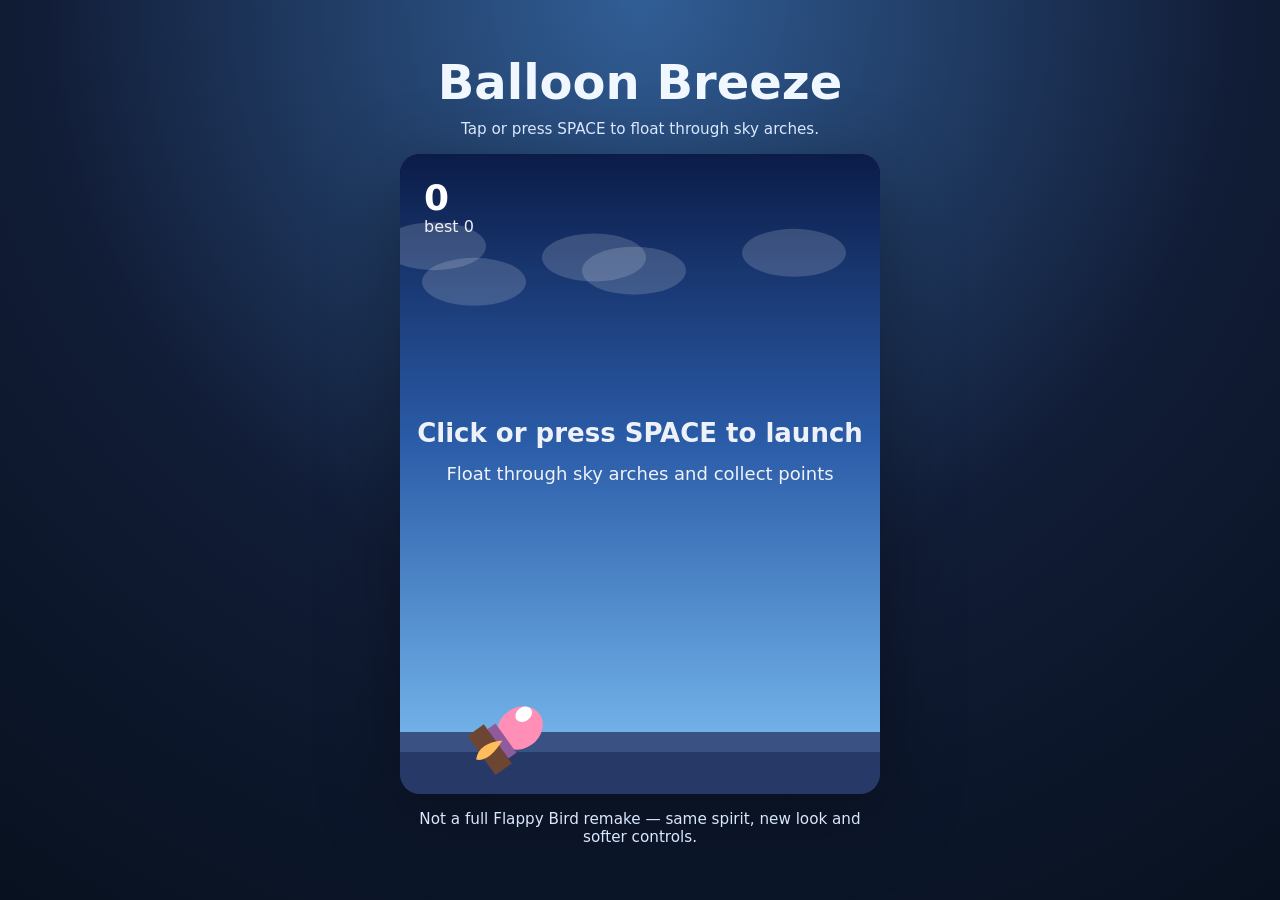
==== index.html @ 7d8bcccf "coding flappy bird remake" ====
<!DOCTYPE html>
<html lang="en">
<head>
  <meta charset="UTF-8">
  <meta name="viewport" content="width=device-width, initial-scale=1.0">
  <title>Balloon Breeze</title>
  <link rel="stylesheet" href="style.css">
</head>
<body>
  <div class="game-shell">
    <header>
      <h1>Balloon Breeze</h1>
      <p>Tap or press SPACE to float through sky arches.</p>
    </header>
    <canvas id="gameCanvas" width="480" height="640"></canvas>
    <footer>
      <p>Not a full Flappy Bird remake — same spirit, new look and softer controls.</p>
    </footer>
  </div>
  <script src="game.js"></script>
</body>
</html>
---- style.css ----
* {
  box-sizing: border-box;
}

body {
  margin: 0;
  min-height: 100vh;
  display: flex;
  align-items: center;
  justify-content: center;
  background: radial-gradient(circle at top, #315e96 0%, #111c36 55%, #07111f 100%);
  color: #f1f7ff;
  font-family: Inter, system-ui, -apple-system, BlinkMacSystemFont, sans-serif;
}

.game-shell {
  text-align: center;
  width: 100%;
  max-width: 520px;
  padding: 16px;
}

header h1 {
  margin: 0;
  font-size: clamp(2rem, 4vw, 3rem);
}

header p,
footer p {
  margin: 10px 0 0;
  font-size: 0.95rem;
  color: #d9e7ff;
}

canvas {
  width: 100%;
  max-width: 480px;
  height: auto;
  border-radius: 20px;
  box-shadow: 0 20px 80px rgba(0, 0, 0, 0.35);
  background: #0b1741;
  display: block;
  margin: 16px auto;
}

footer {
  margin-top: 8px;
}
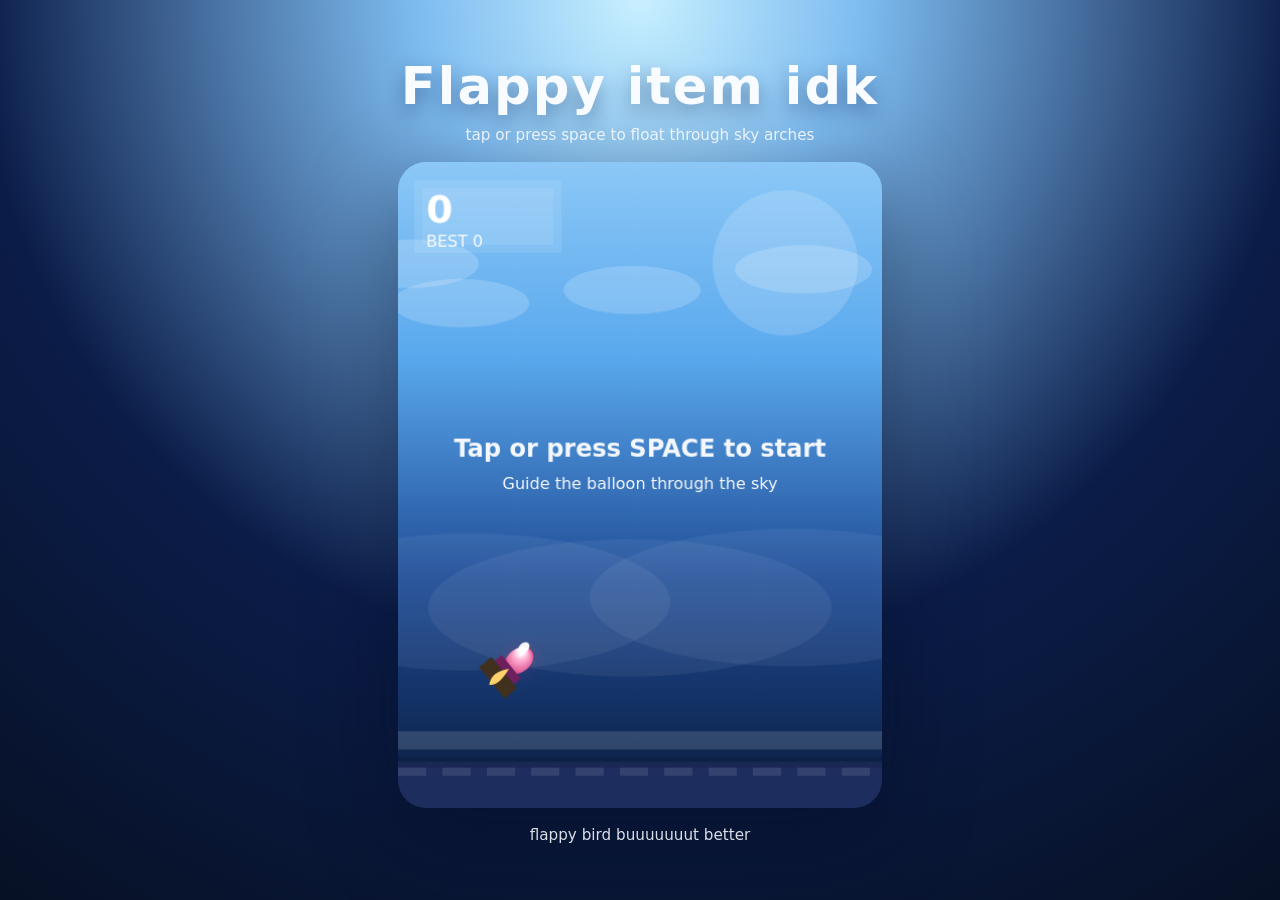
==== commit 54c8fce5: "added obstacles" ====
--- a/index.html
+++ b/index.html
@@ -3,18 +3,18 @@
 <head>
   <meta charset="UTF-8">
   <meta name="viewport" content="width=device-width, initial-scale=1.0">
-  <title>Balloon Breeze</title>
+  <title>Flappy item idk</title>
   <link rel="stylesheet" href="style.css">
 </head>
 <body>
   <div class="game-shell">
     <header>
-      <h1>Balloon Breeze</h1>
-      <p>Tap or press SPACE to float through sky arches.</p>
+      <h1>Flappy item idk</h1>
+      <p>tap or press space to float through sky arches</p>
     </header>
     <canvas id="gameCanvas" width="480" height="640"></canvas>
     <footer>
-      <p>Not a full Flappy Bird remake — same spirit, new look and softer controls.</p>
+      <p>flappy bird buuuuuuut better</p>
     </footer>
   </div>
   <script src="game.js"></script>
--- a/style.css
+++ b/style.css
@@ -8,8 +8,8 @@
   display: flex;
   align-items: center;
   justify-content: center;
-  background: radial-gradient(circle at top, #315e96 0%, #111c36 55%, #07111f 100%);
-  color: #f1f7ff;
+  background: radial-gradient(circle at top, #c8f0ff 0%, #7ebcf0 20%, #0b1c48 60%, #071125 100%);
+  color: #f8fbff;
   font-family: Inter, system-ui, -apple-system, BlinkMacSystemFont, sans-serif;
 }
 
@@ -17,30 +17,32 @@
   text-align: center;
   width: 100%;
   max-width: 520px;
-  padding: 16px;
+  padding: 18px;
 }
 
 header h1 {
   margin: 0;
-  font-size: clamp(2rem, 4vw, 3rem);
+  font-size: clamp(2.2rem, 4vw, 3.4rem);
+  letter-spacing: 0.04em;
+  text-shadow: 0 8px 20px rgba(13, 31, 77, 0.4);
 }
 
 header p,
 footer p {
   margin: 10px 0 0;
   font-size: 0.95rem;
-  color: #d9e7ff;
+  color: rgba(248, 251, 255, 0.88);
 }
 
 canvas {
   width: 100%;
-  max-width: 480px;
+  max-width: 520px;
   height: auto;
-  border-radius: 20px;
-  box-shadow: 0 20px 80px rgba(0, 0, 0, 0.35);
-  background: #0b1741;
+  border-radius: 28px;
+  box-shadow: 0 24px 90px rgba(4, 12, 33, 0.45);
+  background: linear-gradient(180deg, rgba(255,255,255,0.04) 0%, rgba(255,255,255,0.02) 100%);
   display: block;
-  margin: 16px auto;
+  margin: 18px auto;
 }
 
 footer {
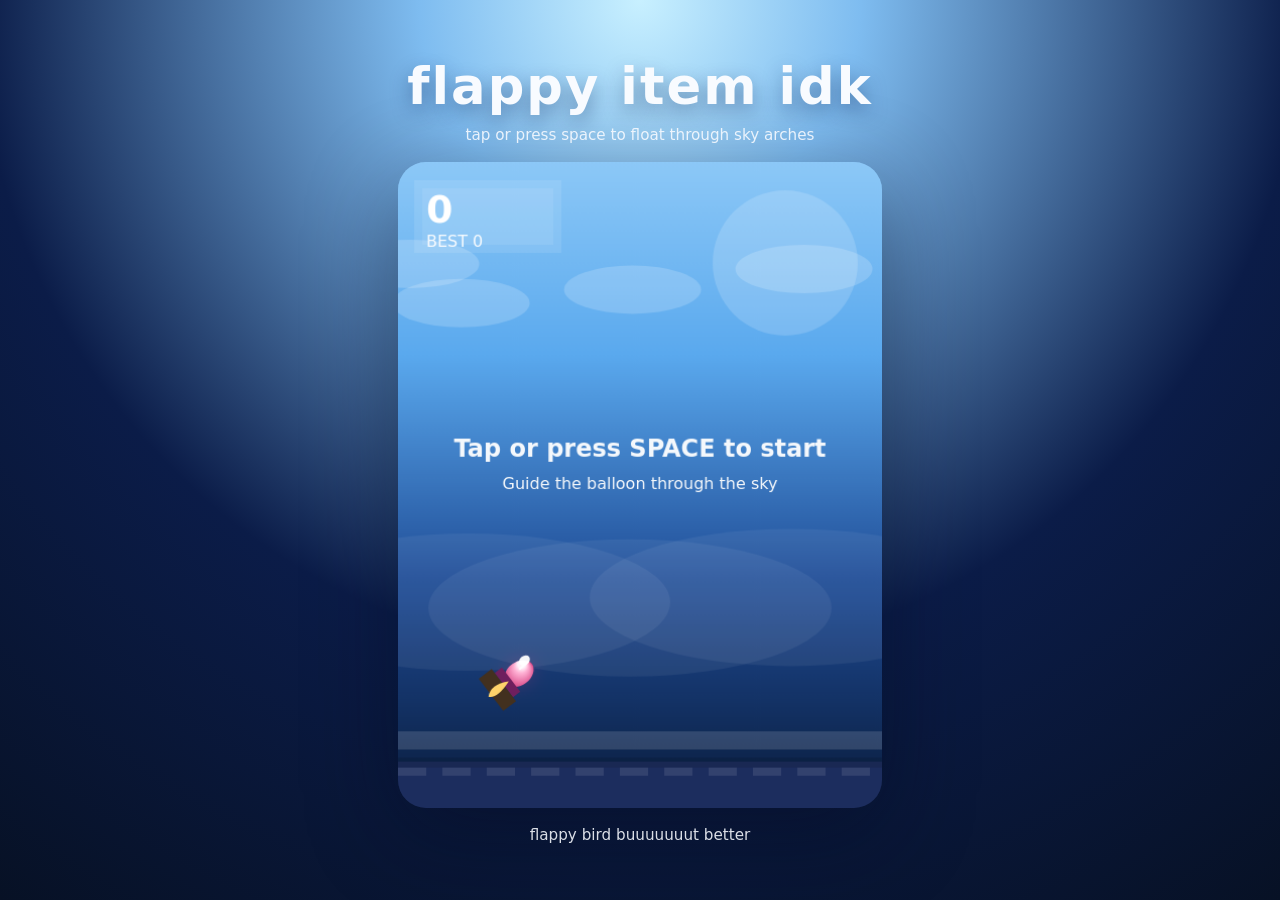
==== commit 859a2415: "added titles fah" ====
--- a/index.html
+++ b/index.html
@@ -3,13 +3,13 @@
 <head>
   <meta charset="UTF-8">
   <meta name="viewport" content="width=device-width, initial-scale=1.0">
-  <title>Flappy item idk</title>
+  <title>flappy item idk</title>
   <link rel="stylesheet" href="style.css">
 </head>
 <body>
   <div class="game-shell">
     <header>
-      <h1>Flappy item idk</h1>
+      <h1>flappy item idk</h1>
       <p>tap or press space to float through sky arches</p>
     </header>
     <canvas id="gameCanvas" width="480" height="640"></canvas>
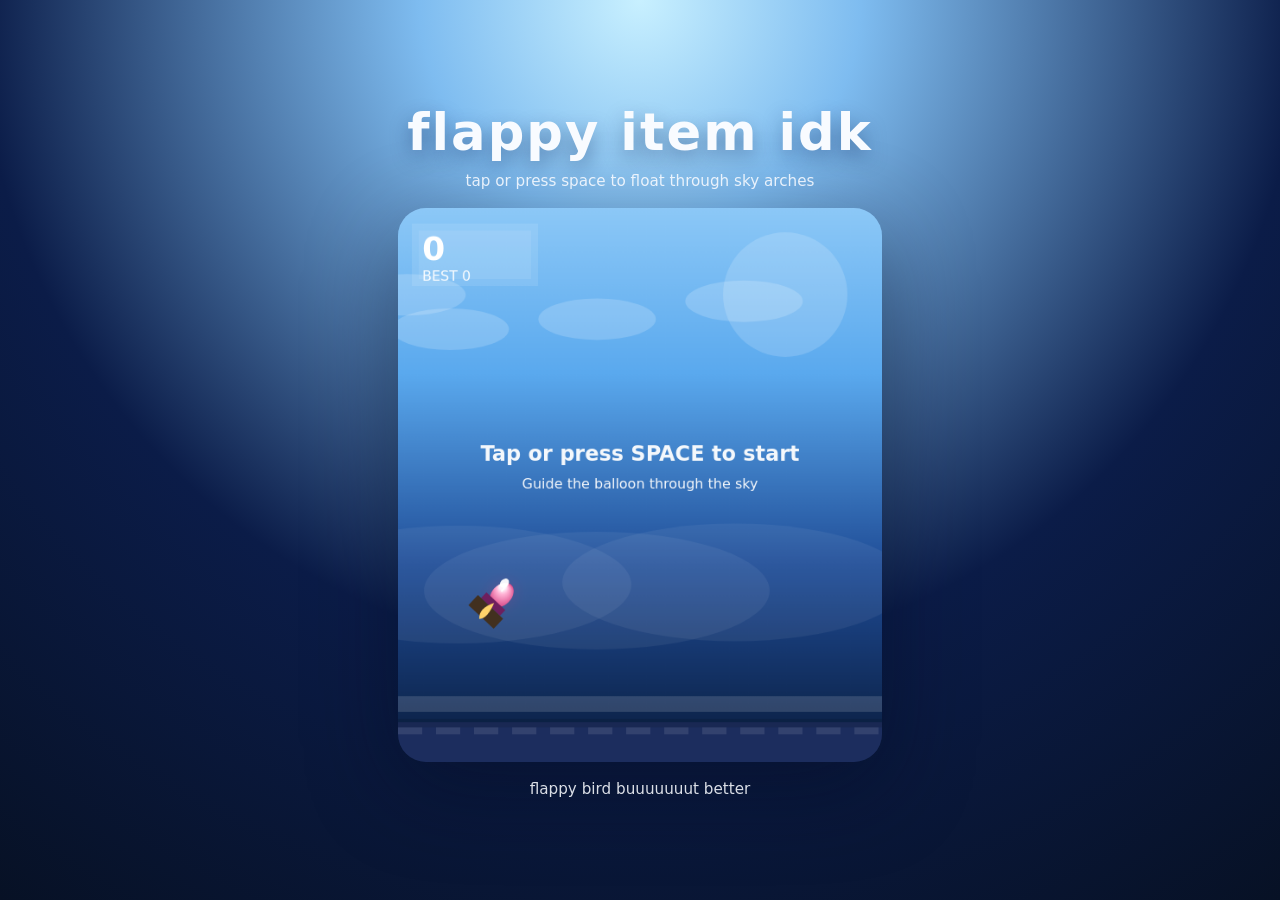
==== commit 26e9db88: "fixed obstacle size" ====
--- a/index.html
+++ b/index.html
@@ -12,7 +12,7 @@
       <h1>flappy item idk</h1>
       <p>tap or press space to float through sky arches</p>
     </header>
-    <canvas id="gameCanvas" width="480" height="640"></canvas>
+    <canvas id="gameCanvas" width="560" height="640"></canvas>
     <footer>
       <p>flappy bird buuuuuuut better</p>
     </footer>
--- a/style.css
+++ b/style.css
@@ -36,7 +36,7 @@
 
 canvas {
   width: 100%;
-  max-width: 520px;
+  max-width: 620px;
   height: auto;
   border-radius: 28px;
   box-shadow: 0 24px 90px rgba(4, 12, 33, 0.45);
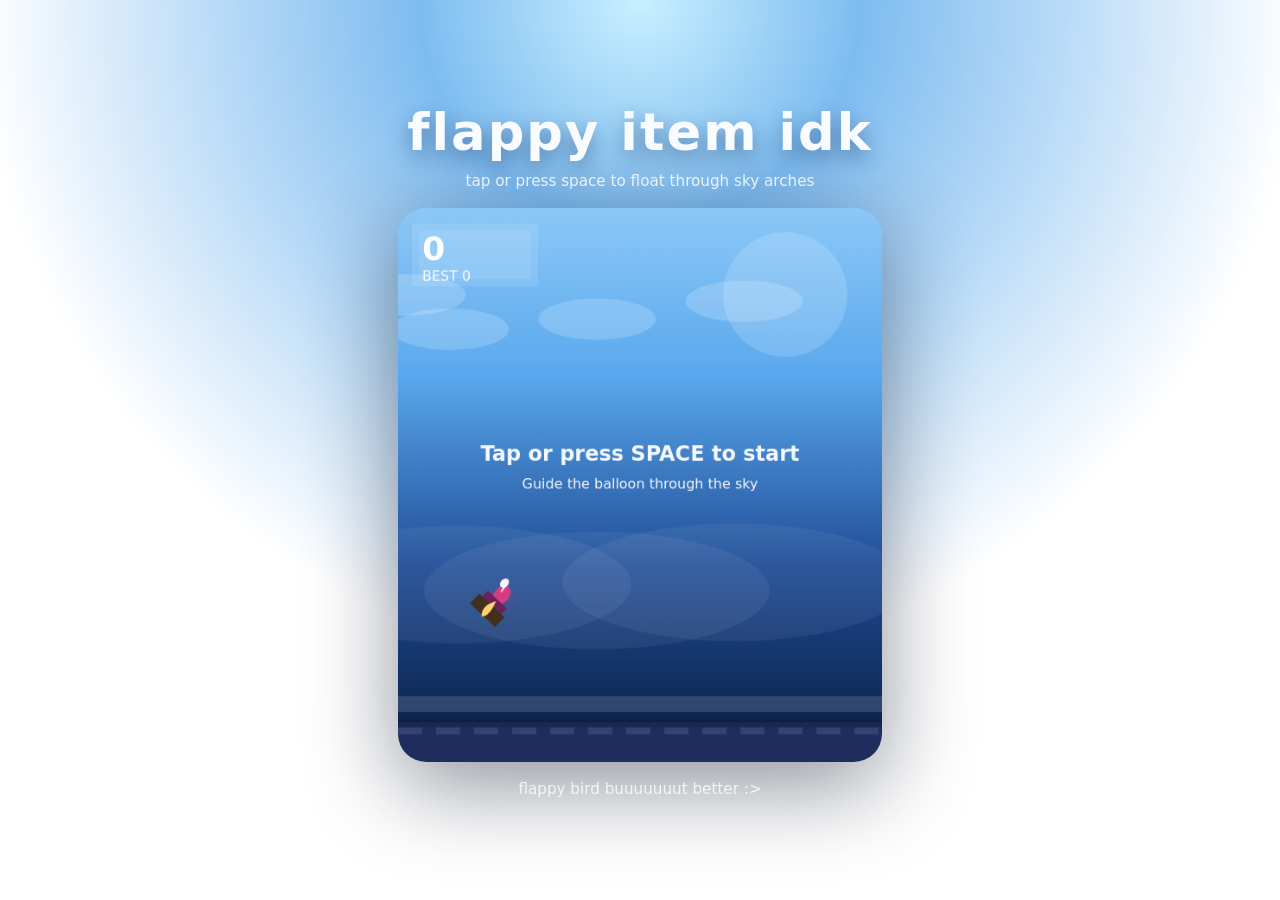
==== commit 8cc56ddb: "hmmmmmmmmm fixed width of player..?" ====
--- a/index.html
+++ b/index.html
@@ -14,7 +14,7 @@
     </header>
     <canvas id="gameCanvas" width="560" height="640"></canvas>
     <footer>
-      <p>flappy bird buuuuuuut better</p>
+      <p>flappy bird buuuuuuut better :></p>
     </footer>
   </div>
   <script src="game.js"></script>
--- a/style.css
+++ b/style.css
@@ -8,7 +8,7 @@
   display: flex;
   align-items: center;
   justify-content: center;
-  background: radial-gradient(circle at top, #c8f0ff 0%, #7ebcf0 20%, #0b1c48 60%, #071125 100%);
+  background: radial-gradient(circle at top, #c8f0ff 0%, #7ebcf0 20%, #ffffff 60%, #ffffff 100%);
   color: #f8fbff;
   font-family: Inter, system-ui, -apple-system, BlinkMacSystemFont, sans-serif;
 }
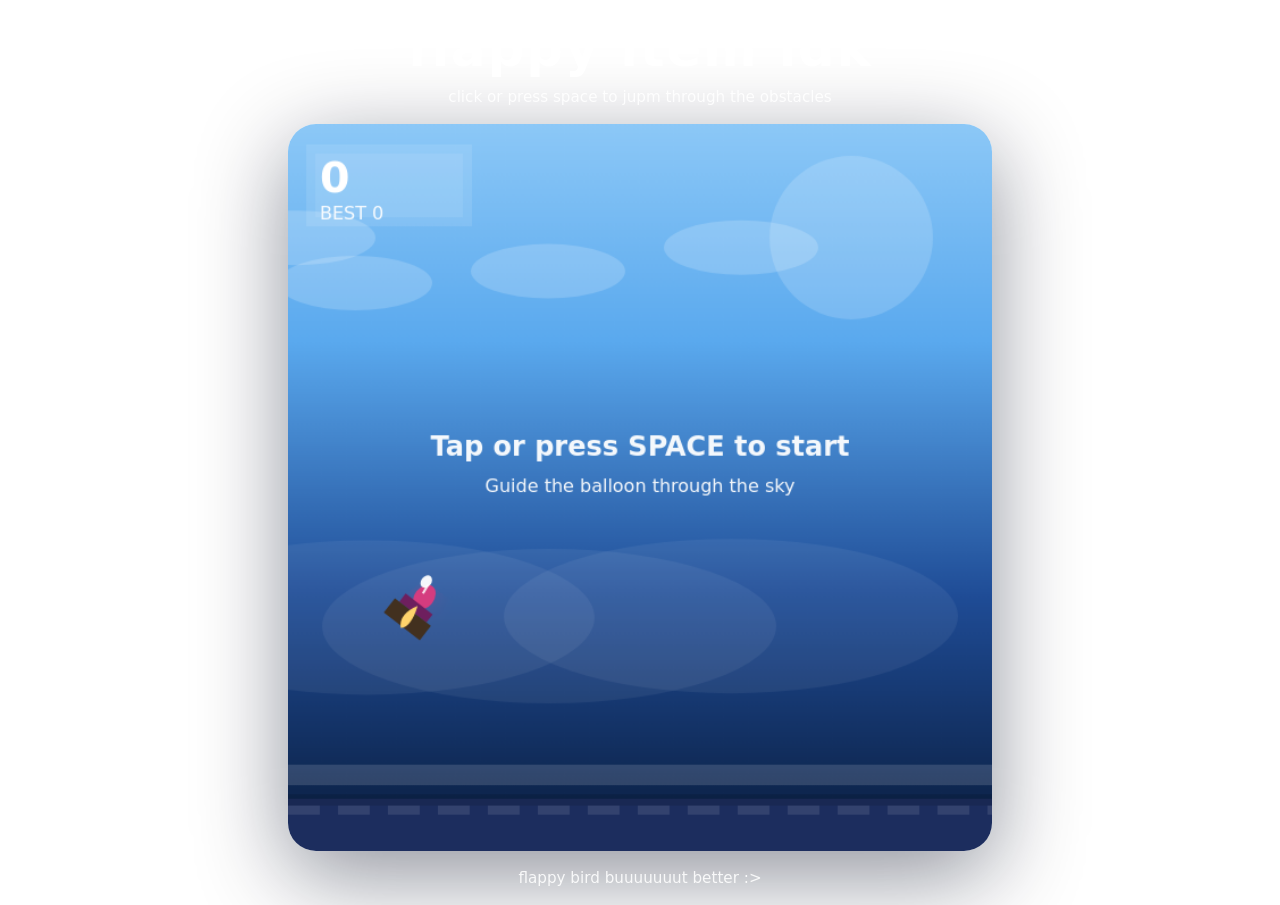
==== commit 0d850719: "messed up colors and size, fixed now" ====
--- a/index.html
+++ b/index.html
@@ -10,9 +10,9 @@
   <div class="game-shell">
     <header>
       <h1>flappy item idk</h1>
-      <p>tap or press space to float through sky arches</p>
+      <p>click or press space to jupm through the obstacles</p>
     </header>
-    <canvas id="gameCanvas" width="560" height="640"></canvas>
+    <canvas id="gameCanvas" width="620" height="640"></canvas>
     <footer>
       <p>flappy bird buuuuuuut better :></p>
     </footer>
--- a/style.css
+++ b/style.css
@@ -8,15 +8,15 @@
   display: flex;
   align-items: center;
   justify-content: center;
-  background: radial-gradient(circle at top, #c8f0ff 0%, #7ebcf0 20%, #ffffff 60%, #ffffff 100%);
-  color: #f8fbff;
+  background: radial-gradient(circle at top, #ffffff 0%, #ffffff 20%, #ffffff 60%, #ffffff 100%);
+  color: #ffffff;
   font-family: Inter, system-ui, -apple-system, BlinkMacSystemFont, sans-serif;
 }
 
 .game-shell {
   text-align: center;
   width: 100%;
-  max-width: 520px;
+  max-width: 740px;
   padding: 18px;
 }
 
@@ -24,19 +24,19 @@
   margin: 0;
   font-size: clamp(2.2rem, 4vw, 3.4rem);
   letter-spacing: 0.04em;
-  text-shadow: 0 8px 20px rgba(13, 31, 77, 0.4);
+  text-shadow: 0 8px 20px rgba(255, 255, 255, 0.4);
 }
 
 header p,
 footer p {
   margin: 10px 0 0;
   font-size: 0.95rem;
-  color: rgba(248, 251, 255, 0.88);
+  color: rgba(255, 255, 255, 0.88);
 }
 
 canvas {
   width: 100%;
-  max-width: 620px;
+  max-width: 720px;
   height: auto;
   border-radius: 28px;
   box-shadow: 0 24px 90px rgba(4, 12, 33, 0.45);
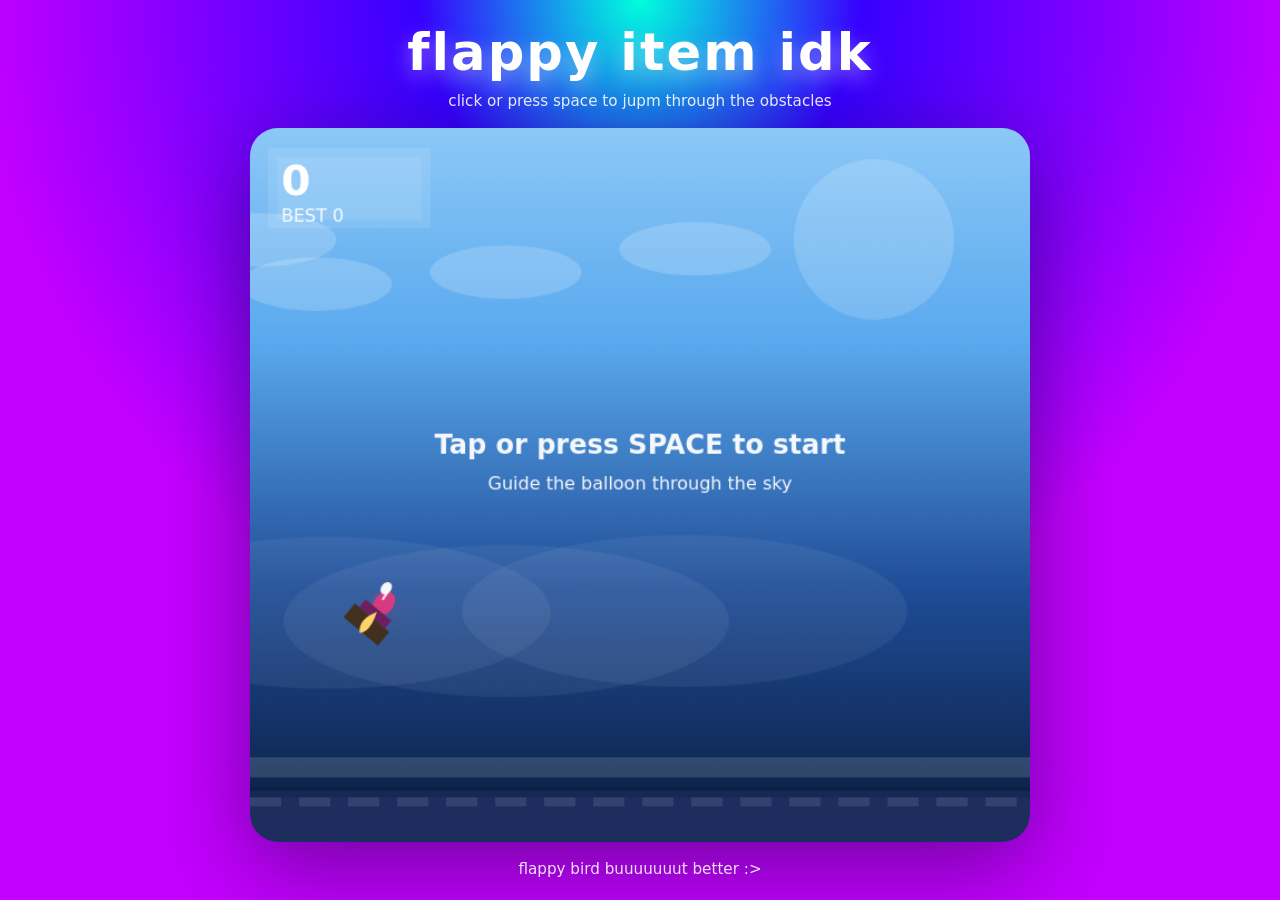
==== commit f7f63ae3: "THERE WE GO" ====
--- a/index.html
+++ b/index.html
@@ -12,7 +12,7 @@
       <h1>flappy item idk</h1>
       <p>click or press space to jupm through the obstacles</p>
     </header>
-    <canvas id="gameCanvas" width="620" height="640"></canvas>
+    <canvas id="gameCanvas" width="700" height="640"></canvas>
     <footer>
       <p>flappy bird buuuuuuut better :></p>
     </footer>
--- a/style.css
+++ b/style.css
@@ -8,7 +8,7 @@
   display: flex;
   align-items: center;
   justify-content: center;
-  background: radial-gradient(circle at top, #ffffff 0%, #ffffff 20%, #ffffff 60%, #ffffff 100%);
+  background: radial-gradient(circle at top, #00ffdd 0%, #3700ff 20%, #c300ff 60%, #c300ff 100%);
   color: #ffffff;
   font-family: Inter, system-ui, -apple-system, BlinkMacSystemFont, sans-serif;
 }
@@ -16,7 +16,7 @@
 .game-shell {
   text-align: center;
   width: 100%;
-  max-width: 740px;
+  max-width: 820px;
   padding: 18px;
 }
 
@@ -36,7 +36,7 @@
 
 canvas {
   width: 100%;
-  max-width: 720px;
+  max-width: 780px;
   height: auto;
   border-radius: 28px;
   box-shadow: 0 24px 90px rgba(4, 12, 33, 0.45);
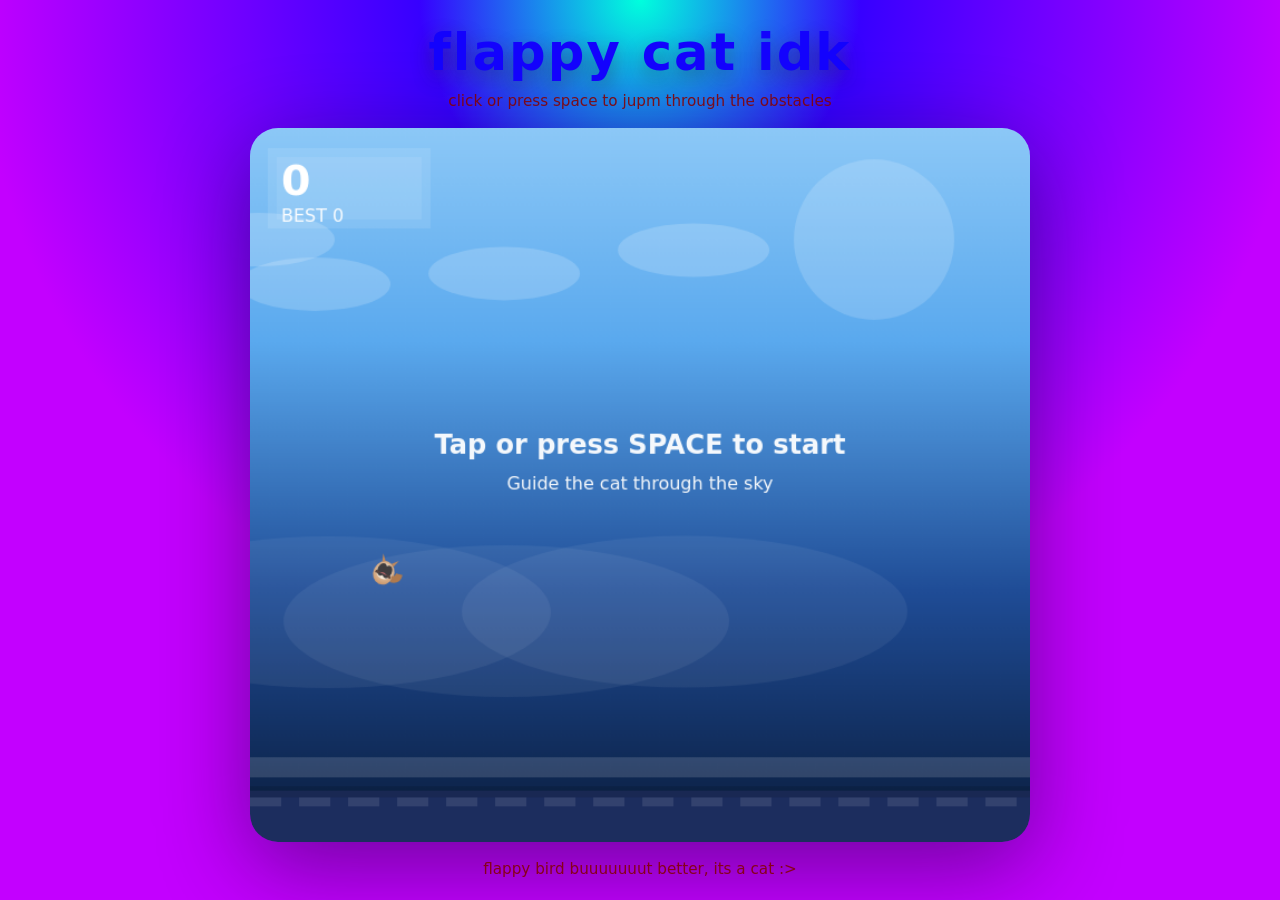
==== commit 0907d92e: "its a CAT :D" ====
--- a/index.html
+++ b/index.html
@@ -3,18 +3,18 @@
 <head>
   <meta charset="UTF-8">
   <meta name="viewport" content="width=device-width, initial-scale=1.0">
-  <title>flappy item idk</title>
+  <title>flappy cat idk</title>
   <link rel="stylesheet" href="style.css">
 </head>
 <body>
   <div class="game-shell">
     <header>
-      <h1>flappy item idk</h1>
+      <h1>flappy cat idk</h1>
       <p>click or press space to jupm through the obstacles</p>
     </header>
     <canvas id="gameCanvas" width="700" height="640"></canvas>
     <footer>
-      <p>flappy bird buuuuuuut better :></p>
+      <p>flappy bird buuuuuuut better, its a cat :></p>
     </footer>
   </div>
   <script src="game.js"></script>
--- a/style.css
+++ b/style.css
@@ -9,7 +9,7 @@
   align-items: center;
   justify-content: center;
   background: radial-gradient(circle at top, #00ffdd 0%, #3700ff 20%, #c300ff 60%, #c300ff 100%);
-  color: #ffffff;
+  color: #1302fd;
   font-family: Inter, system-ui, -apple-system, BlinkMacSystemFont, sans-serif;
 }
 
@@ -24,14 +24,14 @@
   margin: 0;
   font-size: clamp(2.2rem, 4vw, 3.4rem);
   letter-spacing: 0.04em;
-  text-shadow: 0 8px 20px rgba(255, 255, 255, 0.4);
+  text-shadow: 0 8px 20px rgba(43, 43, 43, 0.4);
 }
 
 header p,
 footer p {
   margin: 10px 0 0;
   font-size: 0.95rem;
-  color: rgba(255, 255, 255, 0.88);
+  color: rgba(133, 0, 0, 0.88);
 }
 
 canvas {
